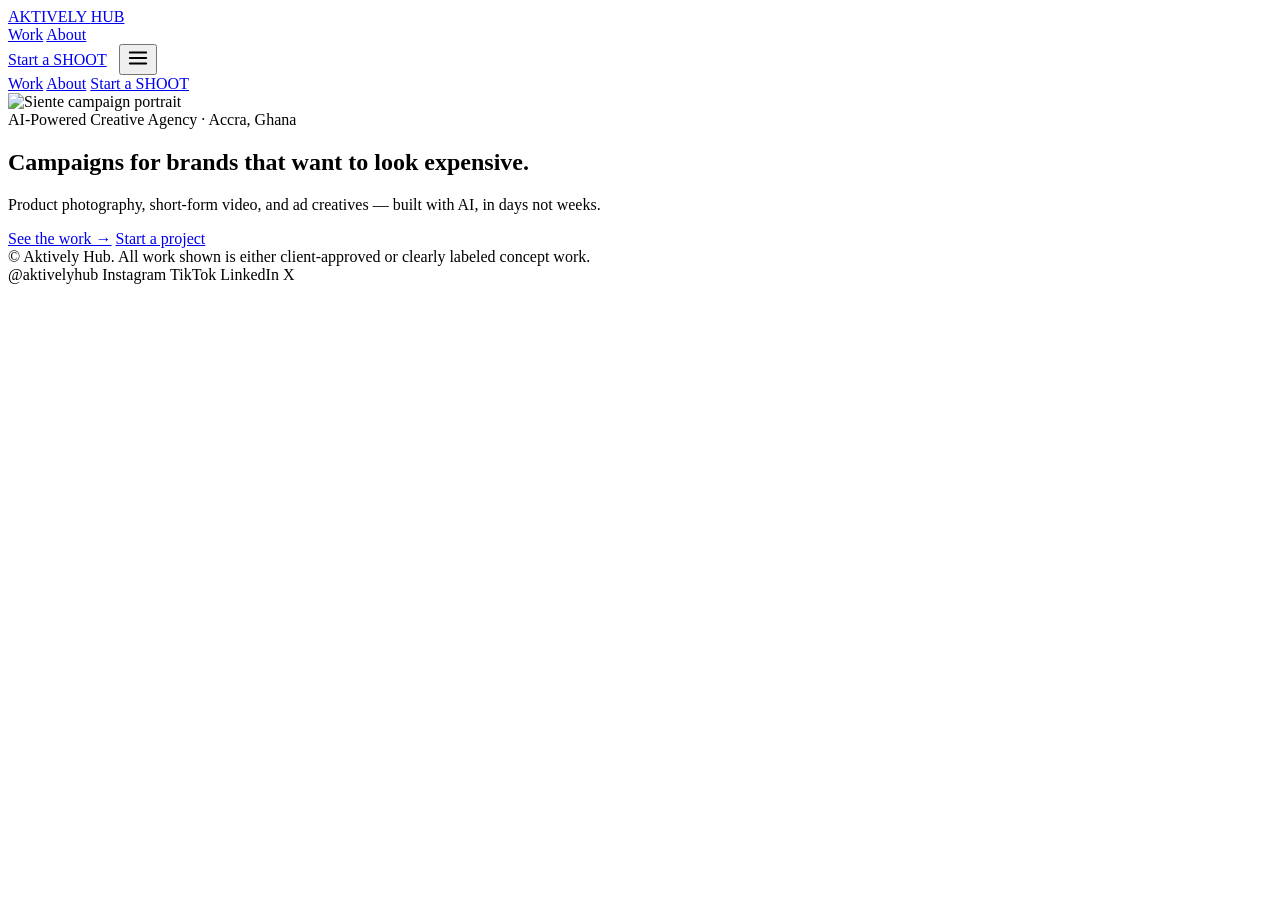
==== index.html @ 9540e6b2 "Add files via upload" ====
<!DOCTYPE html>
<html lang="en">
<head>
<meta charset="UTF-8">
<meta name="viewport" content="width=device-width, initial-scale=1.0">
<title>Aktively Hub — AI-Powered Creative Agency</title>
<meta name="description" content="Aktively Hub is an AI-powered creative agency producing premium campaigns, product photography, short-form video, and ad creatives for brands — in days, not weeks.">
<link rel="preconnect" href="https://fonts.googleapis.com">
<link rel="preconnect" href="https://fonts.gstatic.com" crossorigin>
<link href="https://fonts.googleapis.com/css2?family=Inter:wght@400;500;600;700;800&family=Space+Grotesk:wght@500;600;700&display=swap" rel="stylesheet">
<link rel="stylesheet" href="assets/style.css">
</head>
<body>

<header>
  <nav class="wrap">
    <a href="index.html" class="logo">AKTIVELY <span>HUB</span></a>
    <div class="navlinks">
      <a href="work.html">Work</a>
      <a href="about.html">About</a>
    </div>
    <div style="display:flex;align-items:center;gap:12px;">
      <a href="about.html#contact" class="btn navcta">Start a SHOOT</a>
      <button class="menu-toggle" id="menuToggle" aria-label="Menu">
        <svg width="22" height="22" viewBox="0 0 24 24" fill="none"><path d="M3 6h18M3 12h18M3 18h18" stroke="currentColor" stroke-width="2" stroke-linecap="round"/></svg>
      </button>
    </div>
  </nav>
  <div class="mobile-menu" id="mobileMenu">
    <a href="work.html">Work</a>
    <a href="about.html">About</a>
    <a href="about.html#contact">Start a SHOOT</a>
  </div>
</header>

<section class="hero">
  <div class="hero-bg"><img src="assets/siente-woman.jpg" alt="Siente campaign portrait"></div>
  <div class="wrap hero-inner">
    <span class="eyebrow">AI-Powered Creative Agency · Accra, Ghana</span>
    <h1>Campaigns for brands that want to look expensive.</h1>
    <p>Product photography, short-form video, and ad creatives — built with AI, in days not weeks.</p>
    <div class="hero-actions">
      <a href="work.html" class="btn">See the work →</a>
      <a href="about.html#contact" class="btn ghost">Start a project</a>
    </div>
  </div>
</section>

<footer>
  <div class="wrap footer-grid">
    <div class="foot-copy">© <span id="year"></span> Aktively Hub. All work shown is either client-approved or clearly labeled concept work.</div>
    <div class="socials">
      <span>@aktivelyhub</span>
      <span>Instagram</span>
      <span>TikTok</span>
      <span>LinkedIn</span>
      <span>X</span>
    </div>
  </div>
</footer>

<script src="assets/main.js"></script>
</body>
</html>
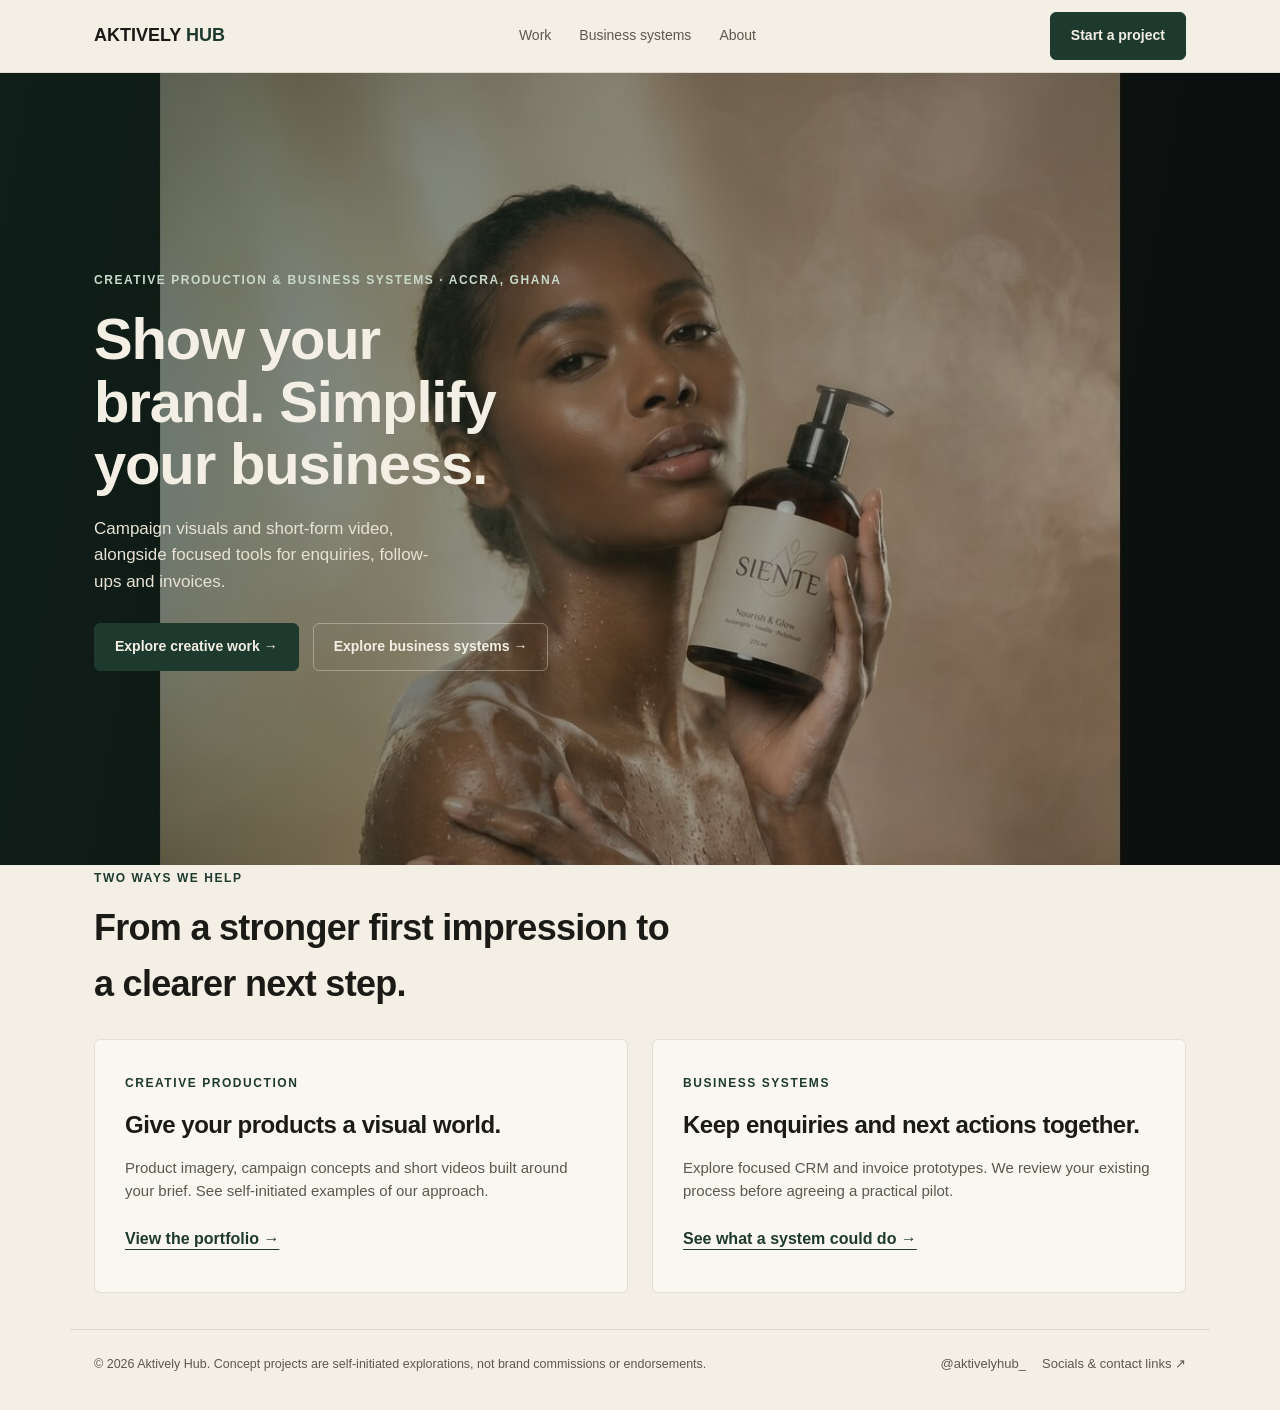
==== commit fdf1774c: "Clarify portfolio provenance and add business systems offer" ====
--- a/index.html
+++ b/index.html
@@ -3,8 +3,8 @@
 <head>
 <meta charset="UTF-8">
 <meta name="viewport" content="width=device-width, initial-scale=1.0">
-<title>Aktively Hub — AI-Powered Creative Agency</title>
-<meta name="description" content="Aktively Hub is an AI-powered creative agency producing premium campaigns, product photography, short-form video, and ad creatives for brands — in days, not weeks.">
+<title>Aktively Hub — Creative Production & Business Systems</title>
+<meta name="description" content="Campaign visuals, short-form video and practical business systems. Aktively Hub is based in Accra, Ghana.">
 <link rel="preconnect" href="https://fonts.googleapis.com">
 <link rel="preconnect" href="https://fonts.gstatic.com" crossorigin>
 <link href="https://fonts.googleapis.com/css2?family=Inter:wght@400;500;600;700;800&family=Space+Grotesk:wght@500;600;700&display=swap" rel="stylesheet">
@@ -17,44 +17,52 @@
     <a href="index.html" class="logo">AKTIVELY <span>HUB</span></a>
     <div class="navlinks">
       <a href="work.html">Work</a>
+      <a href="systems.html">Business systems</a>
       <a href="about.html">About</a>
     </div>
     <div style="display:flex;align-items:center;gap:12px;">
-      <a href="about.html#contact" class="btn navcta">Start a SHOOT</a>
-      <button class="menu-toggle" id="menuToggle" aria-label="Menu">
+      <a href="about.html#contact" class="btn navcta">Start a project</a>
+      <button class="menu-toggle" id="menuToggle" aria-label="Menu" aria-controls="mobileMenu" aria-expanded="false">
         <svg width="22" height="22" viewBox="0 0 24 24" fill="none"><path d="M3 6h18M3 12h18M3 18h18" stroke="currentColor" stroke-width="2" stroke-linecap="round"/></svg>
       </button>
     </div>
   </nav>
   <div class="mobile-menu" id="mobileMenu">
     <a href="work.html">Work</a>
-    <a href="about.html">About</a>
-    <a href="about.html#contact">Start a SHOOT</a>
+    <a href="systems.html">Business systems</a>
+      <a href="about.html">About</a>
+    <a href="about.html#contact">Start a project</a>
   </div>
 </header>
 
 <section class="hero">
   <div class="hero-bg"><img src="assets/siente-woman.jpg" alt="Siente campaign portrait"></div>
   <div class="wrap hero-inner">
-    <span class="eyebrow">AI-Powered Creative Agency · Accra, Ghana</span>
-    <h1>Campaigns for brands that want to look expensive.</h1>
-    <p>Product photography, short-form video, and ad creatives — built with AI, in days not weeks.</p>
+    <span class="eyebrow">Creative production &amp; business systems · Accra, Ghana</span>
+    <h1>Show your brand. Simplify your business.</h1>
+    <p>Campaign visuals and short-form video, alongside focused tools for enquiries, follow-ups and invoices.</p>
     <div class="hero-actions">
-      <a href="work.html" class="btn">See the work →</a>
-      <a href="about.html#contact" class="btn ghost">Start a project</a>
+      <a href="work.html" class="btn">Explore creative work →</a>
+      <a href="systems.html" class="btn ghost">Explore business systems →</a>
     </div>
+  </div>
+</section>
+
+
+<section class="wrap" aria-labelledby="offers-title">
+  <div class="section-head"><span class="eyebrow">Two ways we help</span><h2 id="offers-title">From a stronger first impression to a clearer next step.</h2></div>
+  <div class="offer-grid">
+    <article class="offer-card"><span class="eyebrow">Creative production</span><h3>Give your products a visual world.</h3><p>Product imagery, campaign concepts and short videos built around your brief. See self-initiated examples of our approach.</p><a class="text-link" href="work.html">View the portfolio →</a></article>
+    <article class="offer-card"><span class="eyebrow">Business systems</span><h3>Keep enquiries and next actions together.</h3><p>Explore focused CRM and invoice prototypes. We review your existing process before agreeing a practical pilot.</p><a class="text-link" href="systems.html">See what a system could do →</a></article>
   </div>
 </section>
 
 <footer>
   <div class="wrap footer-grid">
-    <div class="foot-copy">© <span id="year"></span> Aktively Hub. All work shown is either client-approved or clearly labeled concept work.</div>
+    <div class="foot-copy">© <span id="year"></span> Aktively Hub. Concept projects are self-initiated explorations, not brand commissions or endorsements.</div>
     <div class="socials">
-      <span>@aktivelyhub</span>
-      <span>Instagram</span>
-      <span>TikTok</span>
-      <span>LinkedIn</span>
-      <span>X</span>
+      <a href="https://www.instagram.com/aktivelyhub_/" target="_blank" rel="noopener noreferrer">@aktivelyhub_</a>
+      <a href="https://linktr.ee/aktivelyhub" target="_blank" rel="noopener noreferrer">Socials &amp; contact links ↗</a>
     </div>
   </div>
 </footer>
--- a/assets/style.css
+++ b/assets/style.css
@@ -0,0 +1,184 @@
+:root{
+  --ivory:#f4efe4;
+  --forest:#1e3a2f;
+  --forest-deep:#12261e;
+  --moss:#4b6e56;
+  --ink:#1a1a17;
+  --ink-soft:#5b584e;
+  --line: rgba(26,26,23,0.10);
+  --radius: 6px;
+  --maxw: 1140px;
+}
+*{box-sizing:border-box;}
+html{scroll-behavior:smooth;}
+body{
+  margin:0;
+  font-family:'Inter',-apple-system,sans-serif;
+  background:var(--ivory);
+  color:var(--ink);
+  line-height:1.55;
+  -webkit-font-smoothing:antialiased;
+}
+h1,h2,h3,.display{
+  font-family:'Space Grotesk','Inter',sans-serif;
+  font-weight:700;
+  letter-spacing:-0.02em;
+  margin:0;
+}
+a{color:inherit;text-decoration:none;}
+img{max-width:100%;display:block;}
+.wrap{max-width:var(--maxw);margin:0 auto;padding:0 24px;}
+.eyebrow{
+  font-size:12px;font-weight:600;letter-spacing:0.13em;
+  text-transform:uppercase;color:var(--forest);
+}
+.caveat{font-size:13px;color:var(--ink-soft);font-style:italic;}
+
+/* NAV */
+header{
+  position:sticky;top:0;z-index:100;
+  background:rgba(244,239,228,0.92);
+  backdrop-filter:blur(8px);
+  border-bottom:1px solid var(--line);
+}
+nav.wrap{display:flex;align-items:center;justify-content:space-between;height:72px;}
+.logo{font-family:'Space Grotesk',sans-serif;font-weight:700;font-size:18px;}
+.logo span{color:var(--forest);}
+.navlinks{display:none;gap:28px;align-items:center;}
+@media(min-width:860px){.navlinks{display:flex;}}
+.navlinks a{font-size:14px;font-weight:500;color:var(--ink-soft);transition:color .2s;}
+.navlinks a:hover, .navlinks a.active{color:var(--forest);}
+.btn{
+  display:inline-flex;align-items:center;gap:8px;padding:12px 20px;
+  background:var(--forest);color:var(--ivory);border-radius:var(--radius);
+  font-size:14px;font-weight:600;transition:background .2s, transform .2s;
+  border:1px solid var(--forest);
+}
+.btn:hover{background:var(--forest-deep);transform:translateY(-1px);}
+.btn.ghost{background:transparent;color:var(--ink);border:1px solid var(--line);}
+.btn.ghost:hover{border-color:var(--forest);color:var(--forest);}
+.navcta{display:none;}
+@media(min-width:860px){.navcta{display:inline-flex;}}
+.menu-toggle{display:flex;background:none;border:none;cursor:pointer;padding:8px;}
+@media(min-width:860px){.menu-toggle{display:none;}}
+.mobile-menu{display:none;flex-direction:column;background:var(--ivory);border-bottom:1px solid var(--line);}
+.mobile-menu.open{display:flex;}
+.mobile-menu a{padding:14px 24px;border-top:1px solid var(--line);font-weight:500;}
+@media(min-width:860px){.mobile-menu{display:none !important;}}
+
+/* HERO (index only) */
+.hero{position:relative;overflow:hidden;min-height:88vh;display:flex;align-items:center;}
+.hero-bg{position:absolute;inset:0;}
+.hero-bg img{width:100%;height:100%;object-fit:cover;object-position:center 20%;}
+.hero-bg::after{
+  content:'';position:absolute;inset:0;
+  background:linear-gradient(100deg, rgba(18,38,30,0.72) 0%, rgba(18,38,30,0.42) 45%, rgba(18,38,30,0.18) 100%);
+}
+.hero-inner{position:relative;z-index:2;color:var(--ivory);padding:48px 0;width:100%;}
+.hero-inner .eyebrow{color:#c9d9c9;}
+.hero h1{font-size:clamp(32px,5.2vw,58px);line-height:1.08;margin:16px 0 20px;max-width:13ch;}
+.hero p{font-size:clamp(15px,1.5vw,17px);max-width:38ch;color:#e7e2d3;margin-bottom:28px;}
+.hero-actions{display:flex;gap:14px;flex-wrap:wrap;align-items:center;}
+.hero .btn.ghost{border-color:rgba(244,239,228,0.35);color:var(--ivory);}
+.hero .btn.ghost:hover{border-color:var(--ivory);}
+
+/* PAGE HERO (small header for inner pages) */
+.page-head{padding:56px 0 8px;}
+.page-head .eyebrow{margin-bottom:10px;}
+.page-head h1{font-size:clamp(28px,4vw,42px);}
+
+section{padding:60px 0;}
+.section-head{max-width:600px;margin-bottom:28px;}
+.section-head h2{font-size:clamp(26px,3.6vw,36px);margin-top:10px;}
+.section-head p{color:var(--ink-soft);margin-top:12px;font-size:15.5px;}
+
+/* SERVICES */
+.services{border-top:1px solid var(--line);}
+.services-row{
+  display:grid;grid-template-columns:repeat(auto-fit,minmax(220px,1fr));
+  gap:32px;
+}
+.service-item .num{font-size:12px;font-weight:700;color:var(--moss);letter-spacing:0.08em;}
+.service-item h3{font-size:17px;margin:10px 0 6px;}
+.service-item p{font-size:14px;color:var(--ink-soft);margin:0;}
+
+/* WORK */
+.work{background:#eee7d6;}
+.featured{display:grid;grid-template-columns:1fr;gap:32px;align-items:center;margin-bottom:52px;}
+@media(min-width:900px){.featured{grid-template-columns:1fr 1fr;gap:48px;}}
+.featured-copy .tag{
+  display:inline-block;font-size:11.5px;font-weight:700;padding:5px 11px;
+  border:1px solid var(--forest);color:var(--forest);border-radius:100px;margin-bottom:14px;
+}
+.featured-copy h3{font-size:clamp(22px,2.8vw,28px);margin-bottom:12px;}
+.featured-copy p{color:var(--ink-soft);font-size:15px;margin-bottom:16px;}
+.featured-media{display:grid;grid-template-columns:1fr 1fr;gap:10px;}
+.featured-media img{border-radius:var(--radius);aspect-ratio:4/5;object-fit:cover;}
+.featured-media .full{grid-column:1/3;aspect-ratio:16/8;}
+
+.concept-row{display:grid;grid-template-columns:repeat(auto-fit,minmax(240px,1fr));gap:20px;}
+.concept-card{border-radius:var(--radius);overflow:hidden;}
+.concept-card img{aspect-ratio:4/3;object-fit:cover;transition:transform .4s ease;}
+.concept-card:hover img{transform:scale(1.03);}
+.concept-cap{display:flex;justify-content:space-between;align-items:baseline;padding:10px 2px;}
+.concept-cap h4{font-size:15px;font-weight:600;}
+.concept-cap span{font-size:11px;font-weight:700;letter-spacing:0.06em;text-transform:uppercase;color:var(--moss);}
+
+/* REEL */
+.reel-row{display:grid;grid-template-columns:repeat(auto-fit,minmax(220px,1fr));gap:20px;}
+.reel-card{border-radius:var(--radius);overflow:hidden;background:#000;}
+.reel-card video{width:100%;aspect-ratio:9/16;object-fit:cover;background:#000;}
+.reel-card.square video{aspect-ratio:1/1;}
+.reel-cap{padding:10px 2px;font-size:13.5px;color:var(--ink-soft);}
+
+/* ABOUT */
+.about-grid{display:grid;grid-template-columns:1fr;gap:36px;}
+@media(min-width:900px){.about-grid{grid-template-columns:1.1fr 0.9fr;}}
+.about-copy p{font-size:15.5px;color:var(--ink-soft);margin-bottom:14px;}
+.about-copy p b{color:var(--ink);}
+.flow{display:flex;flex-wrap:wrap;gap:6px;align-items:center;font-size:13px;color:var(--forest);font-weight:600;margin-top:18px;}
+.flow span.sep{color:var(--ink-soft);font-weight:400;}
+.facts{list-style:none;padding:0;margin:0;display:grid;gap:10px;align-content:start;}
+.facts li{display:flex;gap:10px;font-size:14px;color:var(--ink-soft);padding-bottom:10px;border-bottom:1px solid var(--line);}
+.facts li b{color:var(--ink);min-width:130px;display:inline-block;}
+
+/* CONTACT */
+.contact{background:var(--forest);color:var(--ivory);text-align:center;}
+.contact h2{font-size:clamp(30px,5.6vw,50px);margin-bottom:16px;}
+.contact p{color:#c9d9c9;font-size:16px;max-width:42ch;margin:0 auto 28px;}
+.contact .btn{background:var(--ivory);color:var(--forest-deep);border-color:var(--ivory);}
+.contact .btn:hover{background:#fff;}
+.contact-email{display:block;margin-top:18px;font-size:13px;color:#9dc2ab;}
+
+footer{padding:36px 0;}
+.footer-grid{display:flex;flex-wrap:wrap;gap:16px;justify-content:space-between;align-items:center;border-top:1px solid var(--line);padding-top:24px;}
+.socials{display:flex;gap:16px;flex-wrap:wrap;font-size:13px;color:var(--ink-soft);}
+.foot-copy{font-size:12.5px;color:var(--ink-soft);}
+
+.reveal{opacity:0;transform:translateY(14px);transition:opacity .6s ease, transform .6s ease;}
+.reveal.in{opacity:1;transform:translateY(0);}
+@media (prefers-reduced-motion: reduce){
+  .reveal{opacity:1;transform:none;transition:none;}
+  .concept-card img{transition:none;}
+}
+
+/* Service paths and accessible defaults */
+.hero-inner{padding:48px 24px;}
+.page-head{padding:56px 24px 8px;}
+.offer-grid{display:grid;grid-template-columns:repeat(2,minmax(0,1fr));gap:24px;}
+.offer-card{padding:30px;border:1px solid var(--line);border-radius:var(--radius);background:#faf7f0;}
+.offer-card h3{font-size:24px;line-height:1.2;margin:16px 0;}
+.offer-card p,.demo-note{color:var(--ink-soft);font-size:15px;}
+.text-link{display:inline-block;font-weight:600;color:var(--forest);padding:10px 0;text-decoration:underline;text-underline-offset:5px;}
+.demo-note{padding:20px;border-left:3px solid var(--moss);margin-top:28px;}
+.contact-secondary{margin:12px 0 0 10px;}
+.reel-card{background:transparent;}
+.reel-card video{display:block;background:#000;}
+.reel-card img{width:100%;aspect-ratio:9/16;object-fit:cover;border-radius:var(--radius);}
+.reel-cap{display:block;}
+a:focus-visible,button:focus-visible,video:focus-visible{outline:3px solid #b17728;outline-offset:5px;}
+.menu-toggle{min-height:44px;min-width:44px;align-items:center;justify-content:center;}
+.reveal{opacity:1;transform:none;}
+section[id]{scroll-margin-top:90px;}
+@media(max-width:640px){.offer-grid{grid-template-columns:1fr;}.offer-card{padding:24px;}.contact-secondary{margin-left:0;}.facts li b{min-width:110px;}.hero{min-height:76vh;}}
+@media(prefers-reduced-motion:reduce){html{scroll-behavior:auto;}.btn{transition:none;}}
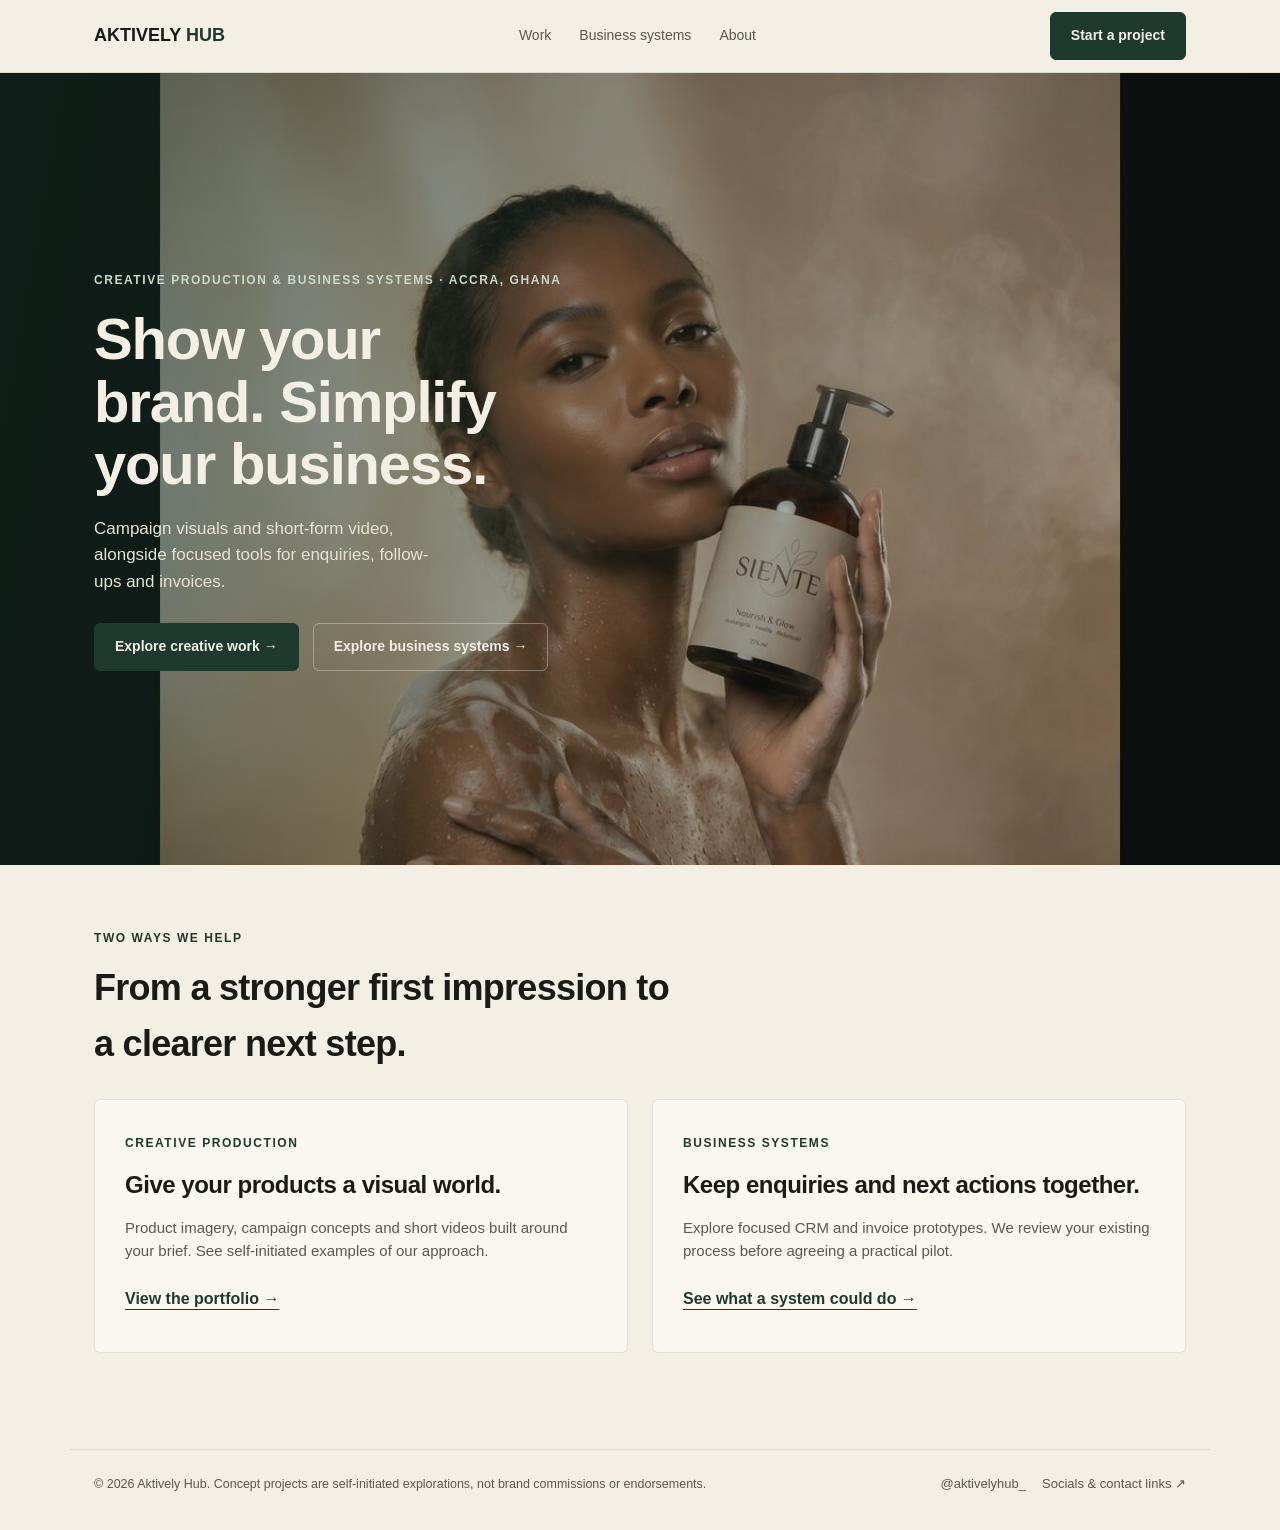
==== commit 0ed57e16: "Fix mobile section spacing and refresh cached assets" ====
--- a/index.html
+++ b/index.html
@@ -8,7 +8,7 @@
 <link rel="preconnect" href="https://fonts.googleapis.com">
 <link rel="preconnect" href="https://fonts.gstatic.com" crossorigin>
 <link href="https://fonts.googleapis.com/css2?family=Inter:wght@400;500;600;700;800&family=Space+Grotesk:wght@500;600;700&display=swap" rel="stylesheet">
-<link rel="stylesheet" href="assets/style.css">
+<link rel="stylesheet" href="assets/style.css?v=20261020b">
 </head>
 <body>
 
@@ -67,6 +67,6 @@
   </div>
 </footer>
 
-<script src="assets/main.js"></script>
+<script src="assets/main.js?v=20261020b"></script>
 </body>
 </html>
--- a/assets/style.css
+++ b/assets/style.css
@@ -172,6 +172,7 @@
 .text-link{display:inline-block;font-weight:600;color:var(--forest);padding:10px 0;text-decoration:underline;text-underline-offset:5px;}
 .demo-note{padding:20px;border-left:3px solid var(--moss);margin-top:28px;}
 .contact-secondary{margin:12px 0 0 10px;}
+.contact .contact-alternative{font-size:13px;margin:18px auto 0;max-width:60ch;}.contact-alternative a{text-decoration:underline;text-underline-offset:4px;}
 .reel-card{background:transparent;}
 .reel-card video{display:block;background:#000;}
 .reel-card img{width:100%;aspect-ratio:9/16;object-fit:cover;border-radius:var(--radius);}
@@ -182,3 +183,5 @@
 section[id]{scroll-margin-top:90px;}
 @media(max-width:640px){.offer-grid{grid-template-columns:1fr;}.offer-card{padding:24px;}.contact-secondary{margin-left:0;}.facts li b{min-width:110px;}.hero{min-height:76vh;}}
 @media(prefers-reduced-motion:reduce){html{scroll-behavior:auto;}.btn{transition:none;}}
+
+section.wrap{padding:60px 24px;}
